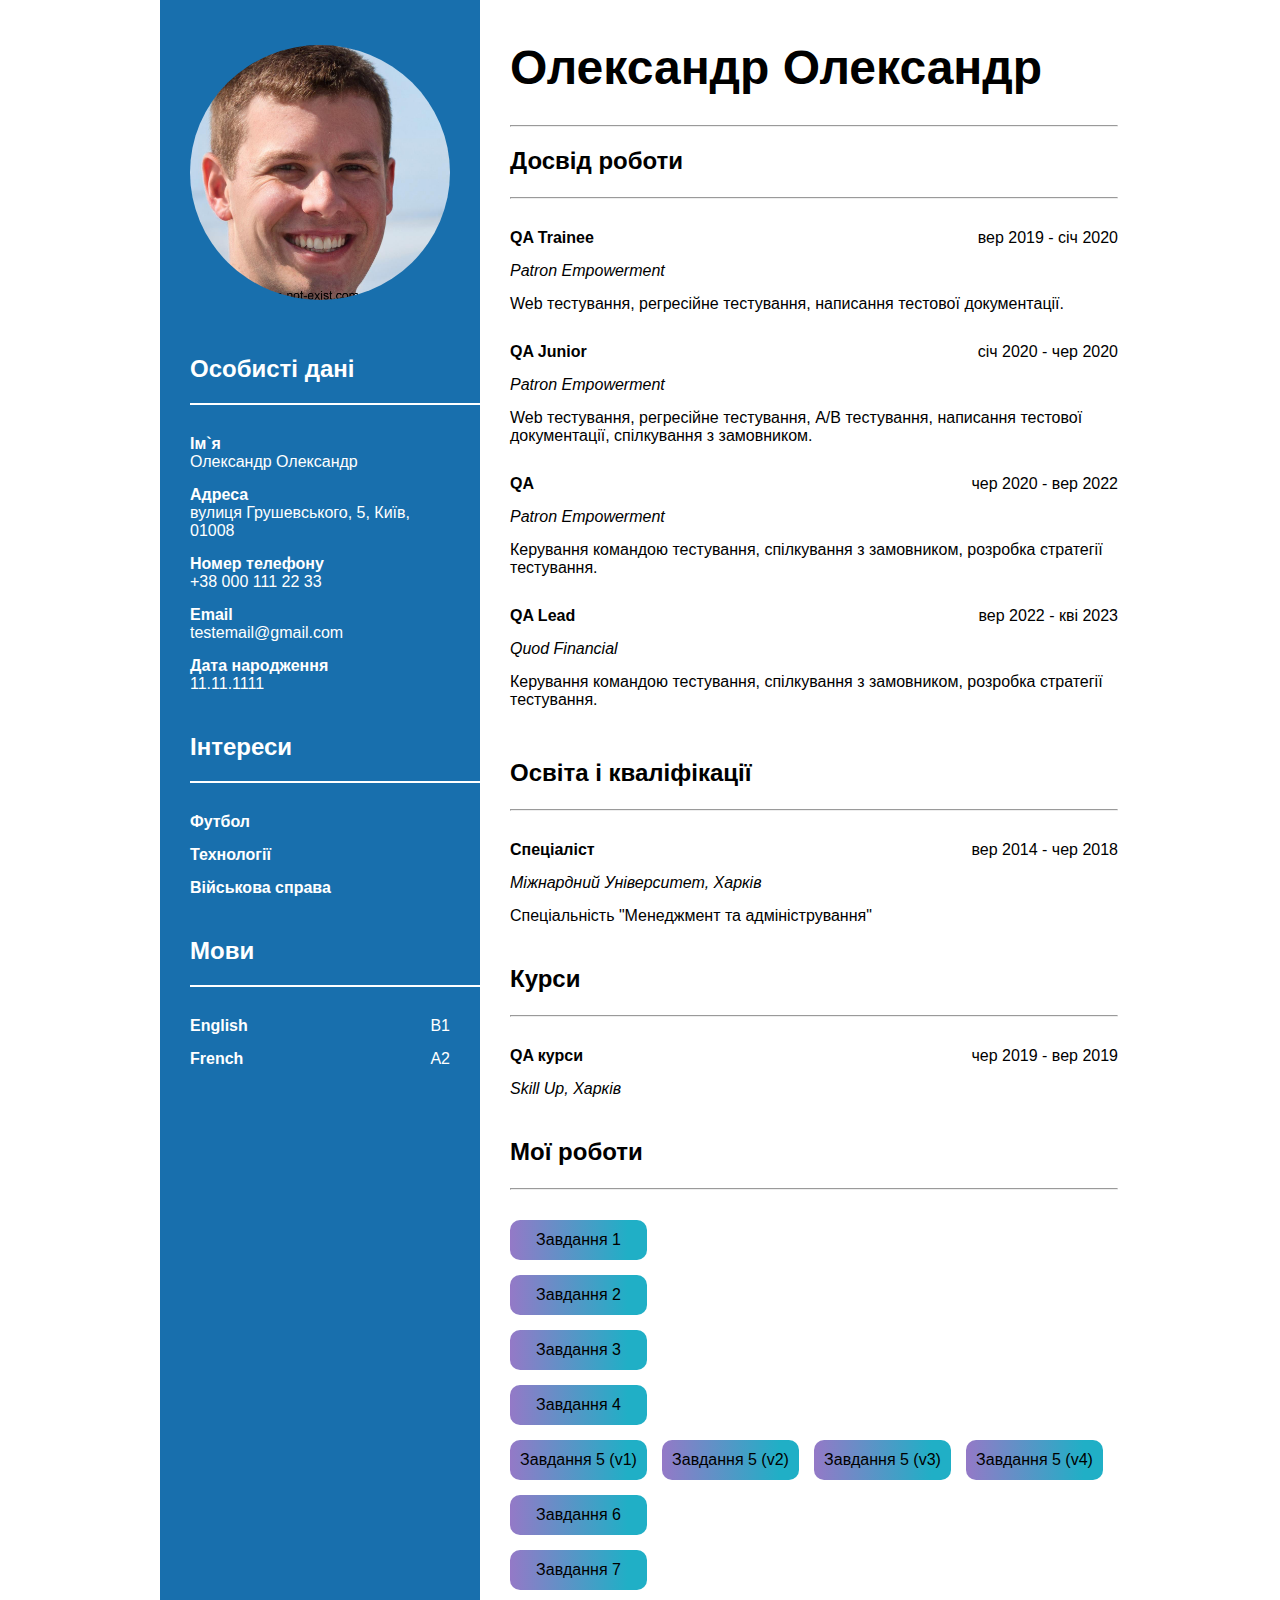
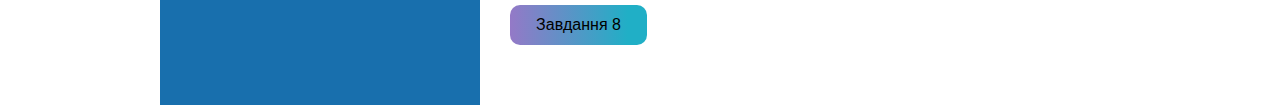
==== index.html @ 782ff3a1 "Add files via upload" ====
<!DOCTYPE html>
<html lang="uk">

<head>
	<meta charset="utf-8">
	<meta name="viewport" content="width=device-width, initial-scale=1">
	<title>Резюме Олександра Олександра</title>
	<link rel="stylesheet" href="styles/style.css">
</head>

<body>
	<div class="page-wrapper">
		<div class="left-side">
			<div class="left-side__img">
				<img src="images/photo.jpg" alt="oleksandr-photo">
			</div>
			<div class="left-side__content">
				<div class="content-item">
					<div class="content-item__title">
						Особисті дані
					</div>
					<div class="content-item__text">
						<ul>
							<li>
								<div class="font-b">Ім`я</div>
								<div>Олександр Олександр</div>
							</li>
							<li>
								<div class="font-b">Адреса</div>
								<div>вулиця Грушевського, 5, Київ, 01008</div>
							</li>
							<li>
								<div class="font-b">Номер телефону</div>
								<div><a href="tel:+0001112233">+38 000 111 22 33</a></div>
							</li>
							<li>
								<div class="font-b">Email</div>
								<div><a href="mailto:testemail@gmail.com">testemail@gmail.com</a></div>
							</li>
							<li>
								<div class="font-b">Дата народження</div>
								<div>11.11.1111</div>
							</li>
						</ul>
					</div>
				</div>
				<div class="content-item">
					<div class="content-item__title">
						Інтереси
					</div>
					<div class="content-item__text">
						<ul>
							<li>
								<div class="font-b">Футбол</div>
							</li>
							<li>
								<div class="font-b">Технології</div>
							</li>
							<li>
								<div class="font-b">Військова справа</div>
							</li>
					</div>
				</div>
				<div class="content-item">
					<div class="content-item__title">
						Мови
					</div>
					<div class="content-item__text">
						<ul>
							<li class="d-flex">
								<div class="font-b">English</div>
								<div class="pull-r">B1</div>
							</li>
							<li class="d-flex">
								<div class="font-b">French</div>
								<div class="pull-r">A2</div>
							</li>
					</div>
				</div>
			</div>
		</div>
		<div class="right-side">
			<h1>Олександр Олександр</h1>
			<hr>
			<div class="left-side__content">
				<div class="content-item">
					<div class="content-item__title">
						Досвід роботи
					</div>
					<hr>
					<div class="content-item__text">
						<ul>
							<li class="d-flex">
								<div class="font-b">QA Trainee</div>
								<div class="pull-r">вер 2019 - січ 2020</div>
							</li>
							<div class="make-i">Patron Empowerment</div>
							<div class="description">Web тестування, регресійне тестування, написання тестової
								документації.</div>
							<li class="d-flex">
								<div class="font-b">QA Junior</div>
								<div class="pull-r">січ 2020 - чер 2020</div>
							</li>
							<div class="make-i">Patron Empowerment</div>
							<div class="description">Web тестування, регресійне тестування, A/B тестування, написання
								тестової
								документації, спілкування з замовником.</div>
							<li class="d-flex">
								<div class="font-b">QA</div>
								<div class="pull-r">чер 2020 - вер 2022</div>
							</li>
							<div class="make-i">Patron Empowerment</div>
							<div class="description">Керування командою тестування, спілкування з замовником, розробка
								стратегії
								тестування.</div>
							<li class="d-flex">
								<div class="font-b">QA Lead</div>
								<div class="pull-r">вер 2022 - кві 2023</div>
							</li>
							<div class="make-i">Quod Financial</div>
							<div class="description">Керування командою тестування, спілкування з замовником, розробка
								стратегії
								тестування.</div>
						</ul>
					</div>
				</div>
				<div class="content-item">
					<div class="content-item__title">
						Освіта і кваліфікації
					</div>
					<hr>
					<div class="content-item__text">
						<ul>
							<li class="d-flex">
								<div class="font-b">Спеціаліст</div>
								<div class="pull-r">вер 2014 - чер 2018</div>
							</li>
							<div class="make-i">Міжнардний Університет, Харків</div>
							<div>Спеціальність "Менеджмент та адміністрування"</div>
					</div>
				</div>
				<div class="content-item">
					<div class="content-item__title">
						Курси
					</div>
					<hr>
					<div class="content-item__text">
						<ul>
							<li class="d-flex">
								<div class="font-b">QA курси</div>
								<div class="pull-r">чер 2019 - вер 2019</div>
							</li>
							<div class="make-i">Skill Up, Харків</div>
					</div>
				</div>
				<div class="content-item">
					<div class="content-item__title">
						Мої роботи
					</div>
					<hr>
					<div class="content-item__text">
						<ul>
							<li class="d-flex">
								<a href="task1/index.html" class="btn">Завдання 1</a>
							</li>
							<li class="d-flex">
								<a href="task2/cossacs.html" class="btn">Завдання 2</a>
							</li>
							<li class="d-flex">
								<a href="task3/index.html" class="btn">Завдання 3</a>
							</li>
							<li class="d-flex">
								<a href="task4/index.html" class="btn">Завдання 4</a>
							</li>
							<li class="d-flex">
								<a href="task5/v1/index.html" class="btn">Завдання 5 (v1) </a>
								<a href="task5/v2/index.html" class="btn">Завдання 5 (v2) </a>
								<a href="task5/v3/index.html" class="btn">Завдання 5 (v3) </a>
								<a href="task5/v4/index.html" class="btn">Завдання 5 (v4) </a>
							</li>
							<li class="d-flex">
								<a href="task6/index.html" class="btn">Завдання 6</a>
							</li>
							<li class="d-flex">
								<a href="task7/index.html" class="btn">Завдання 7</a>
							</li>
							<li class="d-flex">
								<a href="task8/index.html" class="btn">Завдання 8</a>
							</li>
						</ul>
					</div>
				</div>
			</div>
		</div>

</body>

</html>
---- styles/style.css ----
* {
  margin: 0;
  padding: 0;
  box-sizing: border-box;
}

body {
  font-family: 'Arial', serif;
}

img {
  width: 100%;
  display: block;
}

ul {
  list-style: none;
}

a {
  text-decoration: none;
  color: inherit;
}

.pull-r {
  margin-left: auto;

}

.d-flex {
  display: flex;
}

.font-b {
  font-weight: bold;
}

.description {
  margin-bottom: 30px;
}

.page-wrapper {
  max-width: 960px;
  margin: 0 auto;
  display: flex;
}

.left-side {
  padding-left: 30px;
  padding-right: 30px;
  padding-top: 45px;
  padding-bottom: 45px;
  background-color: rgb(24, 111, 173);
  color: white;
}

.left-side__img {
  width: 260px;
  height: 255px;
  margin: 0 auto;
  margin-bottom: 35px;
  border-radius: 50%;
  overflow: hidden;
}

.content-item__title {
  padding: 20px 0 20px;
  border-bottom: 2px solid white;
  font-size: 24px;
  font-weight: bold;
  width: calc(100% + 30px);
}

.content-item__text ul {
  margin: 30px 0 20px;
}

.content-item__text ul li:not(:last-child) {
  margin-bottom: 15px;
}

.right-side {
  width: 100%;
  padding: 40px 30px;
}

h1 {
  font-size: 3rem;
  padding-bottom: 30px;
}

.make-i {
  font-style: italic;
  margin-bottom: 15px;
}

.btn {
  width: 137px;
  line-height: 40px;
  padding: 0 10px 0 10px;
  background: linear-gradient(90deg, rgba(148, 121, 199, 1) 0%, rgba(32, 175, 198, 1) 86%);
  text-align: center;
  margin-right: 15px;
  border-radius: 10px;
}

.btn:hover {
  background: linear-gradient(90deg, rgb(102, 64, 173) 0%, rgb(11, 102, 116) 86%);
}
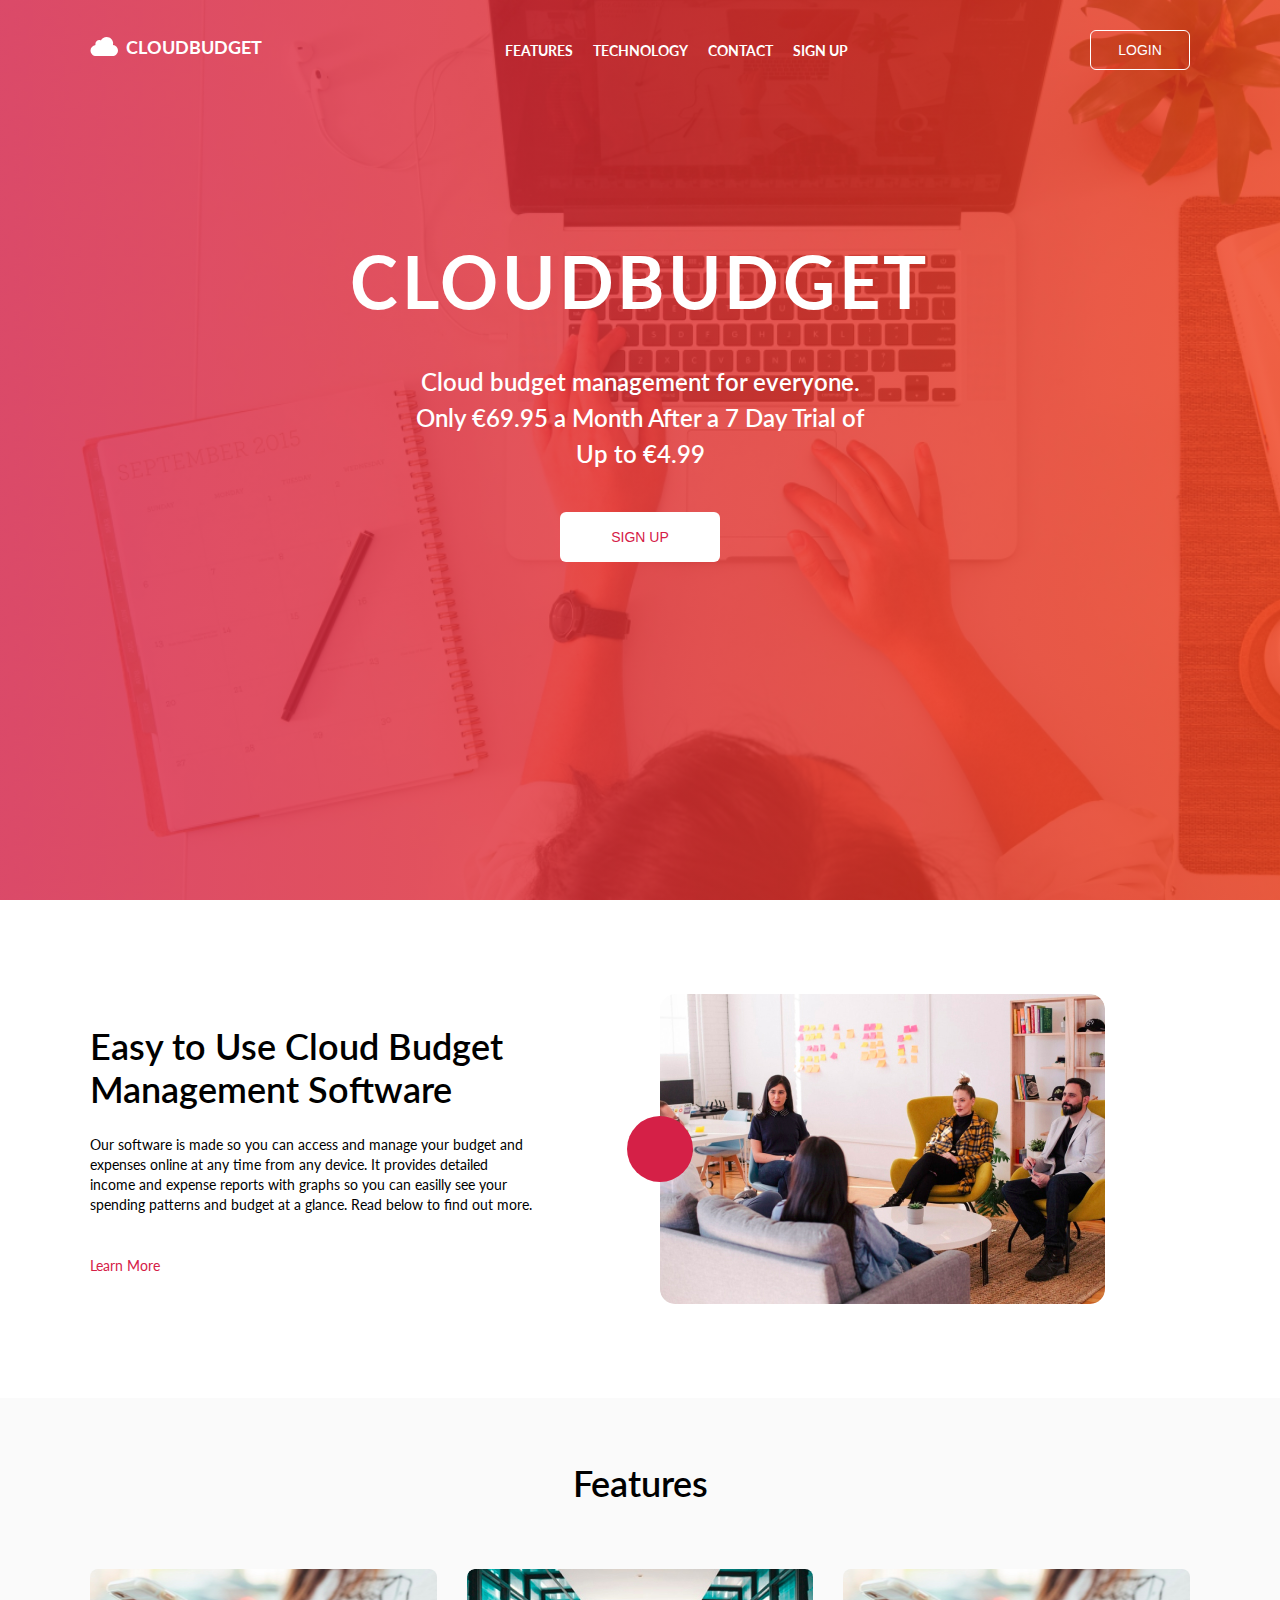
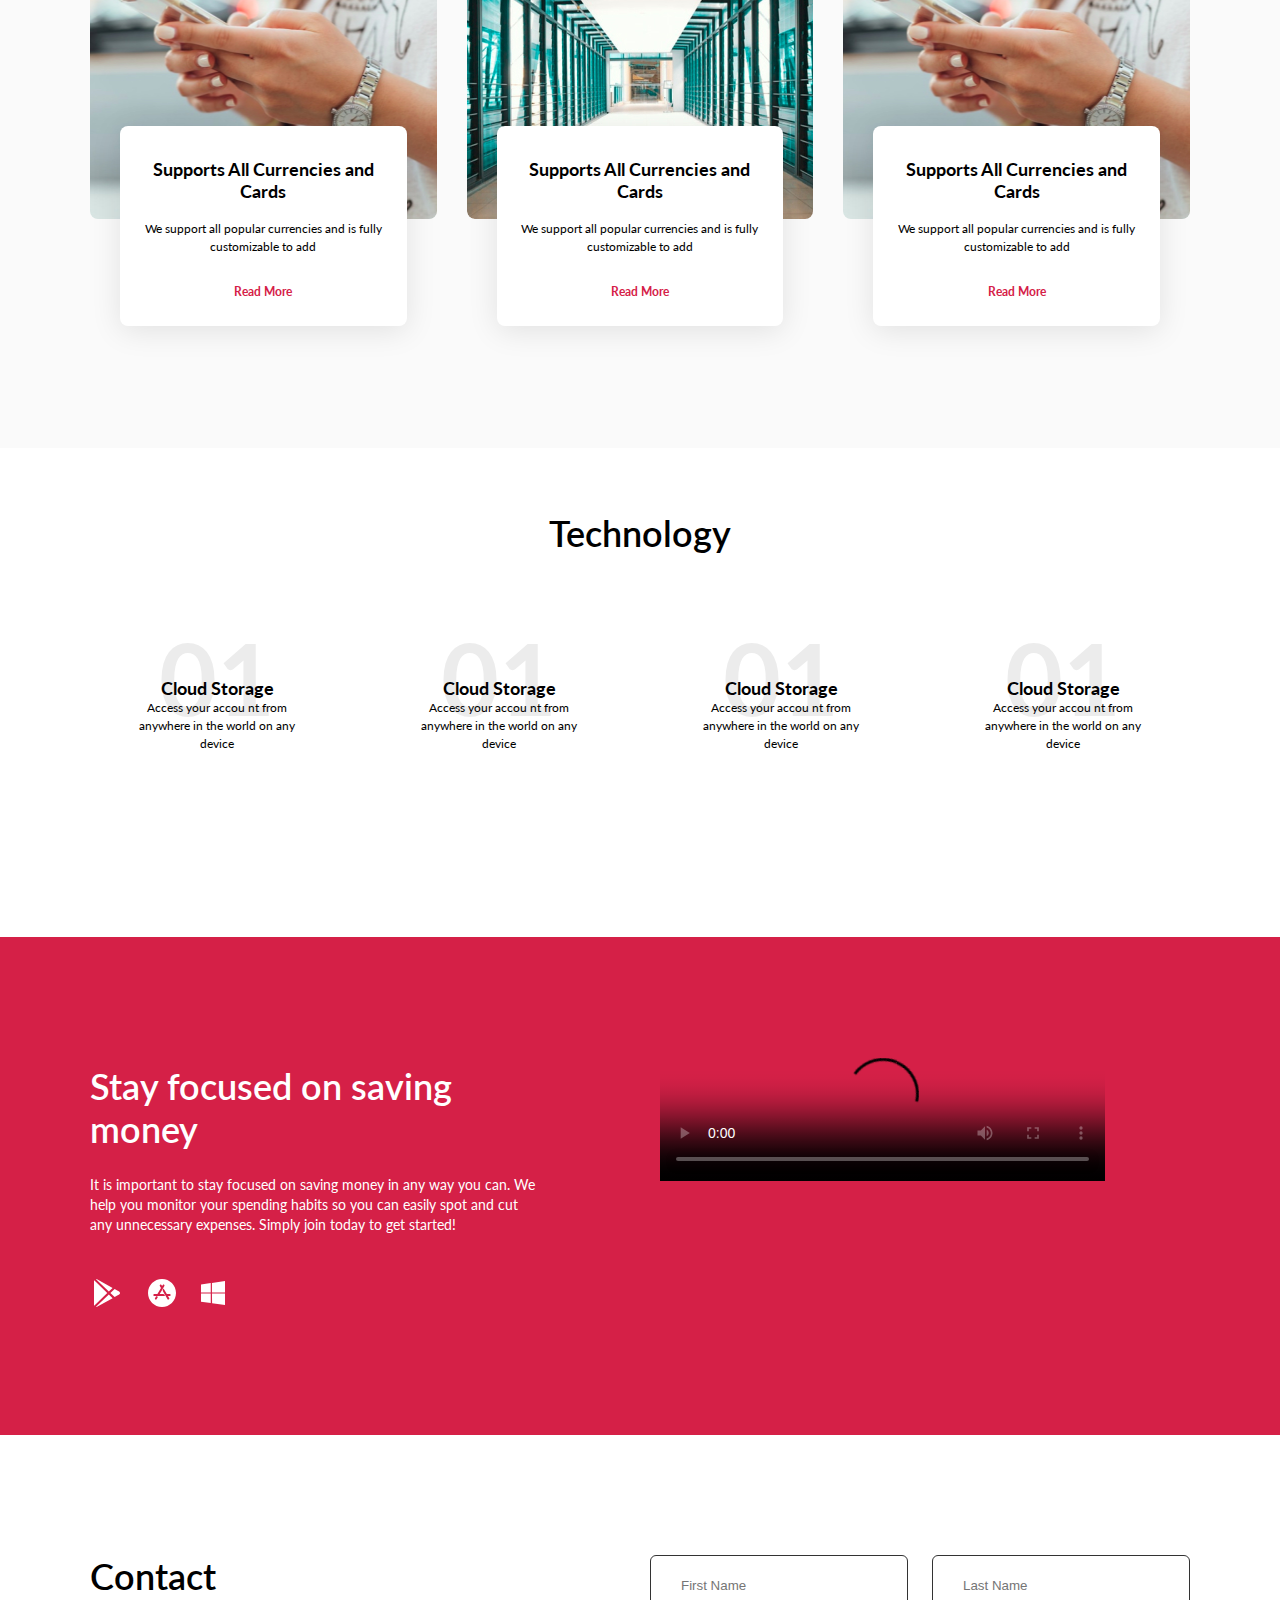
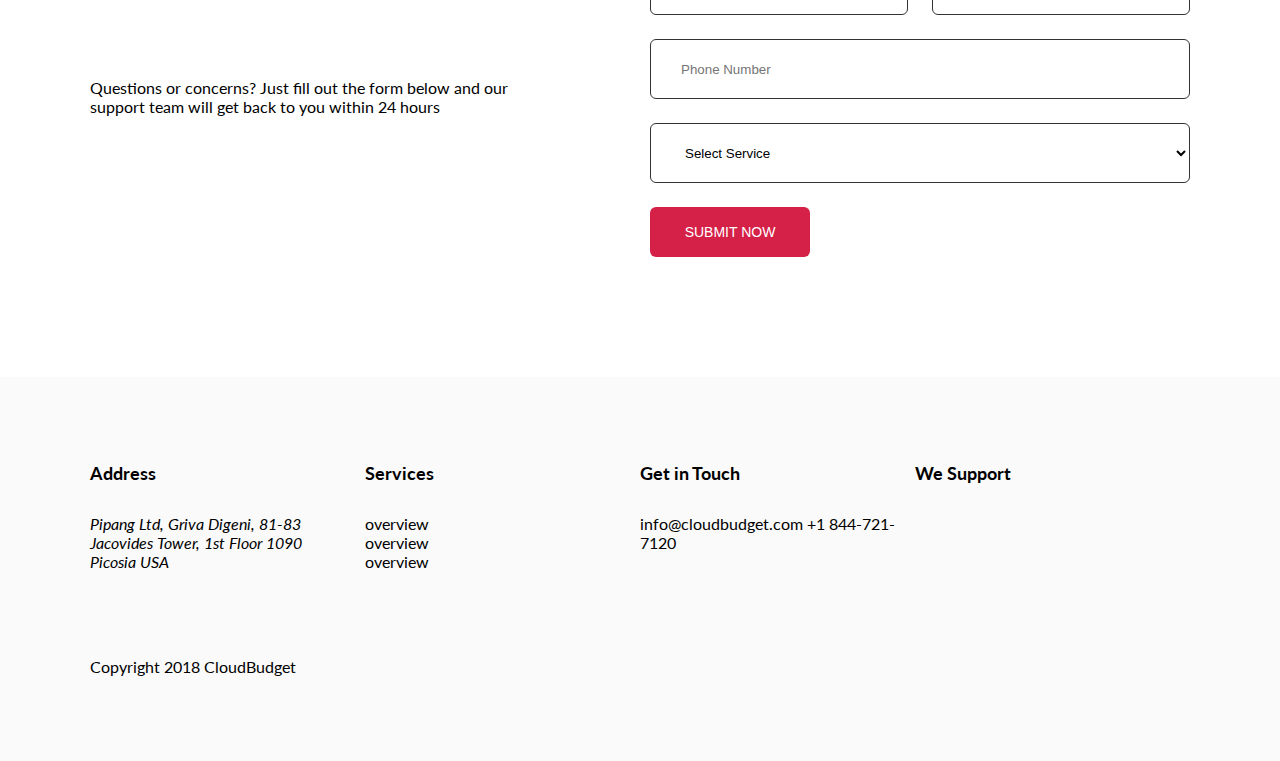
==== commit 7cce7bea: "Add files via upload" ====
--- a/index.html
+++ b/index.html
@@ -1,198 +1,331 @@
-<!DOCTYPE html>
-<html lang="uk">
-
-<head>
-	<meta charset="utf-8">
-	<meta name="viewport" content="width=device-width, initial-scale=1">
-	<title>Резюме Олександра Олександра</title>
-	<link rel="stylesheet" href="styles/style.css">
-</head>
-
-<body>
-	<div class="page-wrapper">
-		<div class="left-side">
-			<div class="left-side__img">
-				<img src="images/photo.jpg" alt="oleksandr-photo">
-			</div>
-			<div class="left-side__content">
-				<div class="content-item">
-					<div class="content-item__title">
-						Особисті дані
-					</div>
-					<div class="content-item__text">
-						<ul>
-							<li>
-								<div class="font-b">Ім`я</div>
-								<div>Олександр Олександр</div>
-							</li>
-							<li>
-								<div class="font-b">Адреса</div>
-								<div>вулиця Грушевського, 5, Київ, 01008</div>
-							</li>
-							<li>
-								<div class="font-b">Номер телефону</div>
-								<div><a href="tel:+0001112233">+38 000 111 22 33</a></div>
-							</li>
-							<li>
-								<div class="font-b">Email</div>
-								<div><a href="mailto:testemail@gmail.com">testemail@gmail.com</a></div>
-							</li>
-							<li>
-								<div class="font-b">Дата народження</div>
-								<div>11.11.1111</div>
-							</li>
-						</ul>
-					</div>
-				</div>
-				<div class="content-item">
-					<div class="content-item__title">
-						Інтереси
-					</div>
-					<div class="content-item__text">
-						<ul>
-							<li>
-								<div class="font-b">Футбол</div>
-							</li>
-							<li>
-								<div class="font-b">Технології</div>
-							</li>
-							<li>
-								<div class="font-b">Військова справа</div>
-							</li>
-					</div>
-				</div>
-				<div class="content-item">
-					<div class="content-item__title">
-						Мови
-					</div>
-					<div class="content-item__text">
-						<ul>
-							<li class="d-flex">
-								<div class="font-b">English</div>
-								<div class="pull-r">B1</div>
-							</li>
-							<li class="d-flex">
-								<div class="font-b">French</div>
-								<div class="pull-r">A2</div>
-							</li>
-					</div>
-				</div>
-			</div>
-		</div>
-		<div class="right-side">
-			<h1>Олександр Олександр</h1>
-			<hr>
-			<div class="left-side__content">
-				<div class="content-item">
-					<div class="content-item__title">
-						Досвід роботи
-					</div>
-					<hr>
-					<div class="content-item__text">
-						<ul>
-							<li class="d-flex">
-								<div class="font-b">QA Trainee</div>
-								<div class="pull-r">вер 2019 - січ 2020</div>
-							</li>
-							<div class="make-i">Patron Empowerment</div>
-							<div class="description">Web тестування, регресійне тестування, написання тестової
-								документації.</div>
-							<li class="d-flex">
-								<div class="font-b">QA Junior</div>
-								<div class="pull-r">січ 2020 - чер 2020</div>
-							</li>
-							<div class="make-i">Patron Empowerment</div>
-							<div class="description">Web тестування, регресійне тестування, A/B тестування, написання
-								тестової
-								документації, спілкування з замовником.</div>
-							<li class="d-flex">
-								<div class="font-b">QA</div>
-								<div class="pull-r">чер 2020 - вер 2022</div>
-							</li>
-							<div class="make-i">Patron Empowerment</div>
-							<div class="description">Керування командою тестування, спілкування з замовником, розробка
-								стратегії
-								тестування.</div>
-							<li class="d-flex">
-								<div class="font-b">QA Lead</div>
-								<div class="pull-r">вер 2022 - кві 2023</div>
-							</li>
-							<div class="make-i">Quod Financial</div>
-							<div class="description">Керування командою тестування, спілкування з замовником, розробка
-								стратегії
-								тестування.</div>
-						</ul>
-					</div>
-				</div>
-				<div class="content-item">
-					<div class="content-item__title">
-						Освіта і кваліфікації
-					</div>
-					<hr>
-					<div class="content-item__text">
-						<ul>
-							<li class="d-flex">
-								<div class="font-b">Спеціаліст</div>
-								<div class="pull-r">вер 2014 - чер 2018</div>
-							</li>
-							<div class="make-i">Міжнардний Університет, Харків</div>
-							<div>Спеціальність "Менеджмент та адміністрування"</div>
-					</div>
-				</div>
-				<div class="content-item">
-					<div class="content-item__title">
-						Курси
-					</div>
-					<hr>
-					<div class="content-item__text">
-						<ul>
-							<li class="d-flex">
-								<div class="font-b">QA курси</div>
-								<div class="pull-r">чер 2019 - вер 2019</div>
-							</li>
-							<div class="make-i">Skill Up, Харків</div>
-					</div>
-				</div>
-				<div class="content-item">
-					<div class="content-item__title">
-						Мої роботи
-					</div>
-					<hr>
-					<div class="content-item__text">
-						<ul>
-							<li class="d-flex">
-								<a href="task1/index.html" class="btn">Завдання 1</a>
-							</li>
-							<li class="d-flex">
-								<a href="task2/cossacs.html" class="btn">Завдання 2</a>
-							</li>
-							<li class="d-flex">
-								<a href="task3/index.html" class="btn">Завдання 3</a>
-							</li>
-							<li class="d-flex">
-								<a href="task4/index.html" class="btn">Завдання 4</a>
-							</li>
-							<li class="d-flex">
-								<a href="task5/v1/index.html" class="btn">Завдання 5 (v1) </a>
-								<a href="task5/v2/index.html" class="btn">Завдання 5 (v2) </a>
-								<a href="task5/v3/index.html" class="btn">Завдання 5 (v3) </a>
-								<a href="task5/v4/index.html" class="btn">Завдання 5 (v4) </a>
-							</li>
-							<li class="d-flex">
-								<a href="task6/index.html" class="btn">Завдання 6</a>
-							</li>
-							<li class="d-flex">
-								<a href="task7/index.html" class="btn">Завдання 7</a>
-							</li>
-							<li class="d-flex">
-								<a href="task8/index.html" class="btn">Завдання 8</a>
-							</li>
-						</ul>
-					</div>
-				</div>
-			</div>
-		</div>
-
-</body>
-
+<!DOCTYPE html>
+<html lang="en">
+	<head>
+		<meta charset="UTF-8">
+		<meta name="viewport" content="width=device-width, initial-scale=1.0">
+		<title>CloudBudget</title>		
+		<link rel="icon" type="image/x-icon" href="favicon.png">
+		<link rel="stylesheet" href="https://cdnjs.cloudflare.com/ajax/libs/font-awesome/6.7.1/css/all.min.css" integrity="sha512-5Hs3dF2AEPkpNAR7UiOHba+lRSJNeM2ECkwxUIxC1Q/FLycGTbNapWXB4tP889k5T5Ju8fs4b1P5z/iB4nMfSQ==" crossorigin="anonymous" referrerpolicy="no-referrer" />
+		<link rel="stylesheet" href="styles/styles.css">
+	</head>
+	<body>
+		<div class="first-screen ">
+			<div class="content-wrap">
+				<header class="d-flex space-between">					
+					<nav class="header-logo d-flex">
+							<div class="header-logo__img">
+								<a href="index.html">
+									<img src="img/logo.svg" alt="logo">
+								</a>
+							</div>
+							<div class="header-logo__title uppercase">
+								<a href="index.html">
+									CloudBudget
+								</a>
+							</div>
+						</a>
+					</nav>
+
+					<nav class="hide-mobile">
+						<ul class="main-menu d-flex uppercase">
+							<li>
+								<a href="#">Features</a>
+							</li>
+							<li>
+								<a href="#">TECHNOLOGY</a>
+							</li>
+							<li>
+								<a href="#">CONTACT</a>
+							</li>
+							<li>
+								<a href="#">Sign up</a>
+							</li>
+						</ul>
+					</nav>
+
+					<nav>
+						<button class="btn btn__header">
+							Login
+						</button>
+					</nav>
+
+					<nav class="hide-desktop">
+						<div id='burgerIcons' class="burger-icons">
+							<i id='openIcon' class="fa-solid fa-bars"></i>
+							<i id='closeIcon' class="fa-solid fa-xmark hide"></i>
+						</div>
+						<ul id='menuList' class="mobile-menu uppercase absolute d-flex">
+							<li>
+								<a href="#">Features</a>
+							</li>
+							<li>
+								<a href="#">TECHNOLOGY</a>
+							</li>
+							<li>
+								<a href="#">CONTACT</a>
+							</li>
+							<li>
+								<a href="#">Sign up</a>
+							</li>
+						</ul>
+					</nav>
+				</header>
+
+				<div class="header-content d-flex">
+					<h1 class="header-content-title uppercase">
+						CloudBudget
+					</h1>
+					<h2 class="header-content-subtitle">
+						Cloud budget management for everyone. Only €69.95 a Month After a 7 Day Trial of Up to €4.99
+					</h2>
+					<button id='signBtn' class="btn btn__main btn__main-light">
+						Sign Up
+					</button>
+				</div>
+			</div>
+
+		</div>
+
+		<section class="two-columns">
+			<div class="content-wrap">
+				<div class="two-columns-content">
+					<h2 class="section-title mb-24">
+						Easy to Use Cloud Budget Management Software
+					</h2>
+					<p class="two-columns-content-text">
+						Our software is made so you can access and manage your budget and expenses online at any time from any device. It provides detailed income and expense reports with graphs so you can easilly see your spending patterns and budget at a glance. Read below to find out more.
+					</p>
+					<a href="#" class="link two-columns-link">Learn More</a>
+				</div>
+				<div class="two-columns-media relative">
+					<img src="img/video-poster.jpg" alt="poster">
+					<div class="play-btn absolute d-flex item-center">
+						<i class="fa-solid fa-play "></i>
+					</div>
+				</div>
+			</div>
+		</section>
+
+		<section class="section-grid section-grid__bg">
+			<div class="content-wrap">
+				<h2 class="section-title">
+					Features
+				</h2>
+				<div class="grid-container d-flex">
+					<div class="feature-item feature-item__support cover-bg col col-1-2 col-1-3">
+						<div class="feature-item-content d-flex">
+							<div class="grid-container-item-title">
+								Supports All Currencies and Cards
+							</div>
+							<div class="grid-container-item-description">
+								We support all popular currencies and is fully customizable to add
+							</div>
+							<a href="#" class="link grid-container-item-link">
+								Read More
+							</a>
+						</div>
+					</div>
+					<div class="feature-item feature-item__manage col col-1-2 col-1-3">
+						<div class="feature-item-content d-flex">
+							<div class="grid-container-item-title">
+								Supports All Currencies and Cards
+							</div>
+							<div class="grid-container-item-description">
+								We support all popular currencies and is fully customizable to add
+							</div>
+							<a href="#" class="link grid-container-item-link">
+								Read More
+							</a>
+						</div>
+					</div>
+					<div class="feature-item feature-item__support cover-bg col col-1-2 col-1-3">
+						<div class="feature-item-content d-flex">
+							<div class="grid-container-item-title">
+								Supports All Currencies and Cards
+							</div>
+							<div class="grid-container-item-description">
+								We support all popular currencies and is fully customizable to add
+							</div>
+							<a href="#" class="link grid-container-item-link">
+								Read More
+							</a>
+						</div>
+					</div>
+				</div>
+			</div>
+		</section>
+
+		<section class="section-grid section-tech">
+			<div class="content-wrap">
+				<h2 class="section-title">
+					Technology
+				</h2>
+				<div class="tech-container d-flex">
+					<div class="tech-container-item relative">
+						<div class="number absolute">
+							01
+						</div>
+						<div class="icon">
+							<i class="fa-solid fa-cloud-arrow-down"></i>
+						</div>
+						<div class="grid-container-item-title">
+							Cloud Storage
+						</div>
+						<div class="grid-container-item-description">
+							Access your accou nt from anywhere in the world on any device
+						</div>
+					</div>
+					<div class="tech-container-item relative">
+						<div class="number absolute">
+							01
+						</div>
+						<div class="icon">
+							<i class="fa-solid fa-cloud-arrow-down"></i>
+						</div>
+						<div class="grid-container-item-title">
+							Cloud Storage
+						</div>
+						<div class="grid-container-item-description">
+							Access your accou nt from anywhere in the world on any device
+						</div>
+					</div>
+					<div class="tech-container-item relative">
+						<div class="number absolute">
+							01
+						</div>
+						<div class="icon">
+							<i class="fa-solid fa-cloud-arrow-down"></i>
+						</div>
+						<div class="grid-container-item-title">
+							Cloud Storage
+						</div>
+						<div class="grid-container-item-description">
+							Access your accou nt from anywhere in the world on any device
+						</div>
+					</div>
+					<div class="tech-container-item relative">
+						<div class="number absolute">
+							01
+						</div>
+						<div class="icon">
+							<i class="fa-solid fa-cloud-arrow-down"></i>
+						</div>
+						<div class="grid-container-item-title">
+							Cloud Storage
+						</div>
+						<div class="grid-container-item-description">
+							Access your accou nt from anywhere in the world on any device
+						</div>
+					</div>
+				</div>
+
+			</div>
+		</section>
+
+		<section class="two-columns two-columns__bg">
+			<div class="content-wrap">
+				<div class="two-columns-content">
+					<h2 class="section-title mb-24">
+						Stay focused on saving money
+					</h2>
+					<p class="two-columns-content-text">
+						It is important to stay focused on saving money in any way you can. We help you monitor your spending habits so you can easily spot and cut any unnecessary expenses. Simply join today to get started!
+					</p>
+					<div class="soc-icons">
+						<a href='#' class="soc-icon soc-icon-android"></a>
+						<a href='#' class="soc-icon soc-icon-appstore"></a>
+						<a href='#' class="soc-icon soc-icon-windows"></a>
+					</div>
+				</div>
+				<div class="two-columns-media">
+					<video src="video/video.mp4" controls poster="image/feature-bg.jpg"></video>
+				</div>
+			</div>
+		</section>
+
+		<section class="form-section ">
+			<div class="content-wrap">
+				<div class="form-section-content">
+					<div class="section-title">Contact</div>
+					<div class="form-section-content-text">
+						Questions or concerns? Just fill out the form below and our support team will get back to you within 24 hours
+					</div>
+				</div>
+				<div class="form-section__form">
+					<form action="#">
+						<input type="text" placeholder="First Name">
+						<input type="text" placeholder="Last Name">
+						<input type="tel" placeholder="Phone Number">
+						<select name="select-list" id="select-list">
+							<option value="">Select Service</option>
+							<option value="Cloud Storage">Cloud Storage</option>
+							<option value="Secure">Secure</option>
+							<option value="PDF Download">PDF Download</option>
+							<option value="CSV Download">CSV Download</option>
+						</select>
+						<input type="submit" value='Submit Now' class="btn btn__main btn__main-corporate uppercase">
+					</form>
+				</div>
+			</div>
+		</section>
+
+		<footer>
+			<div class="content-wrap">
+
+				<div class="footer-grid">
+					<div class="footer-grid-item">
+						<div class="title">Address</div>
+						<div class="content">
+							<address> Pipang Ltd, Griva Digeni,
+							81-83 Jacovides Tower, 1st Floor
+							1090 Picosia USA </address>
+						</div>
+					</div>
+					<div class="footer-grid-item">
+						<div class="title">Services</div>
+						<div class="content">
+							<nav>
+								<ul>
+									<li>
+										<a href="#">overview</a>
+									</li>
+									<li>
+										<a href="#">overview</a>
+									</li>
+									<li>
+										<a href="#">overview</a>
+									</li>
+								</ul>
+							</nav>
+						</div>
+					</div>
+					<div class="footer-grid-item">
+						<div class="title">Get in Touch</div>
+						<div class="content">
+							<a href="mailto:info@cloudbudget.com">info@cloudbudget.com</a>
+							<a href="tel:+18447217120">+1 844-721-7120</a>
+						</div>
+					</div>
+					<div class="footer-grid-item hide-mobile">
+						<div class="title">We Support</div>
+						<div class="content">
+							
+						</div>
+					</div>
+				</div>				
+
+
+				<div class="copyright">
+					Copyright 2018 CloudBudget
+				</div>
+			</div>
+		</footer>
+
+		<div id='modal' class="modal hide">
+			<i id='closeModalIcon' class="fa-solid fa-xmark"></i>
+			<h2>Thank You!</h2>
+		</div>
+
+		<script src='script/script.js'></script>
+	</body>
 </html>--- a/styles/styles.css
+++ b/styles/styles.css
@@ -0,0 +1,124 @@
+@import url('https://fonts.googleapis.com/css2?family=Lato:ital,wght@0,100;0,300;0,400;0,700;0,900;1,100;1,300;1,400;1,700;1,900&display=swap');
+@import url('_variables.css');
+@import url('_hero-section.css');
+@import url('_main.css');
+@import url('_footer.css');
+@import url('_modal.css');
+* {
+	margin: 0;
+	padding: 0;
+	box-sizing: border-box;
+}
+
+body {
+	font-family: var(--main-font);
+	color: var(--dark-color);
+}
+
+img,
+video {
+	display: block;
+	width: 100%;
+}
+
+a {
+	text-decoration: none;
+	color: inherit;
+}
+
+ul {
+	list-style: none;
+}
+
+.content-wrap {
+	width: 100%;
+	max-width: 1100px;
+	padding: 0 20px;
+	margin: 0 auto;
+}
+
+.d-flex {
+	display: flex;
+}
+
+.space-between {
+	justify-content: space-between;
+}
+
+.item-center {
+	align-items: center;
+	justify-content: center;
+}
+
+.uppercase {
+	text-transform: uppercase;
+}
+
+.relative {
+	position: relative;
+}
+
+.absolute {
+	position: absolute;
+}
+
+.mb-24 {
+	margin-bottom: 24px;
+}
+
+.hide-mobile {
+	display: none;
+}
+
+.hide {
+	display: none;
+}
+
+.show-menu {
+	left: 0;
+	transition: all .7s ease;
+}
+
+.cover-bg {
+	background-repeat: no-repeat;
+	background-size: cover;
+	background-position: center;
+}
+
+
+/*----- Media Queries ------*/
+
+@media (min-width: 1100px) {
+	.content-wrap {
+		padding: 0;
+	}
+	header {
+		height: 100px;
+	}
+	.hide-mobile {
+		display: block;
+	}
+	.hide-desktop {
+		display: none;
+	}
+	.main-menu {
+		gap: 20px;
+		font-weight: 700;
+		font-size: .875rem;
+	}
+	.header-content {
+		height: calc(100vh - 100px);
+		margin-top: -100px;
+	}
+	.header-content-title {
+		font-size: 4.5rem;
+	}
+	.header-content-subtitle {
+		font-size: 1.5rem;
+	}
+	section.two-columns {
+		padding: 94px 0;
+	}
+}
+
+/*----- End of Media Queries ------*/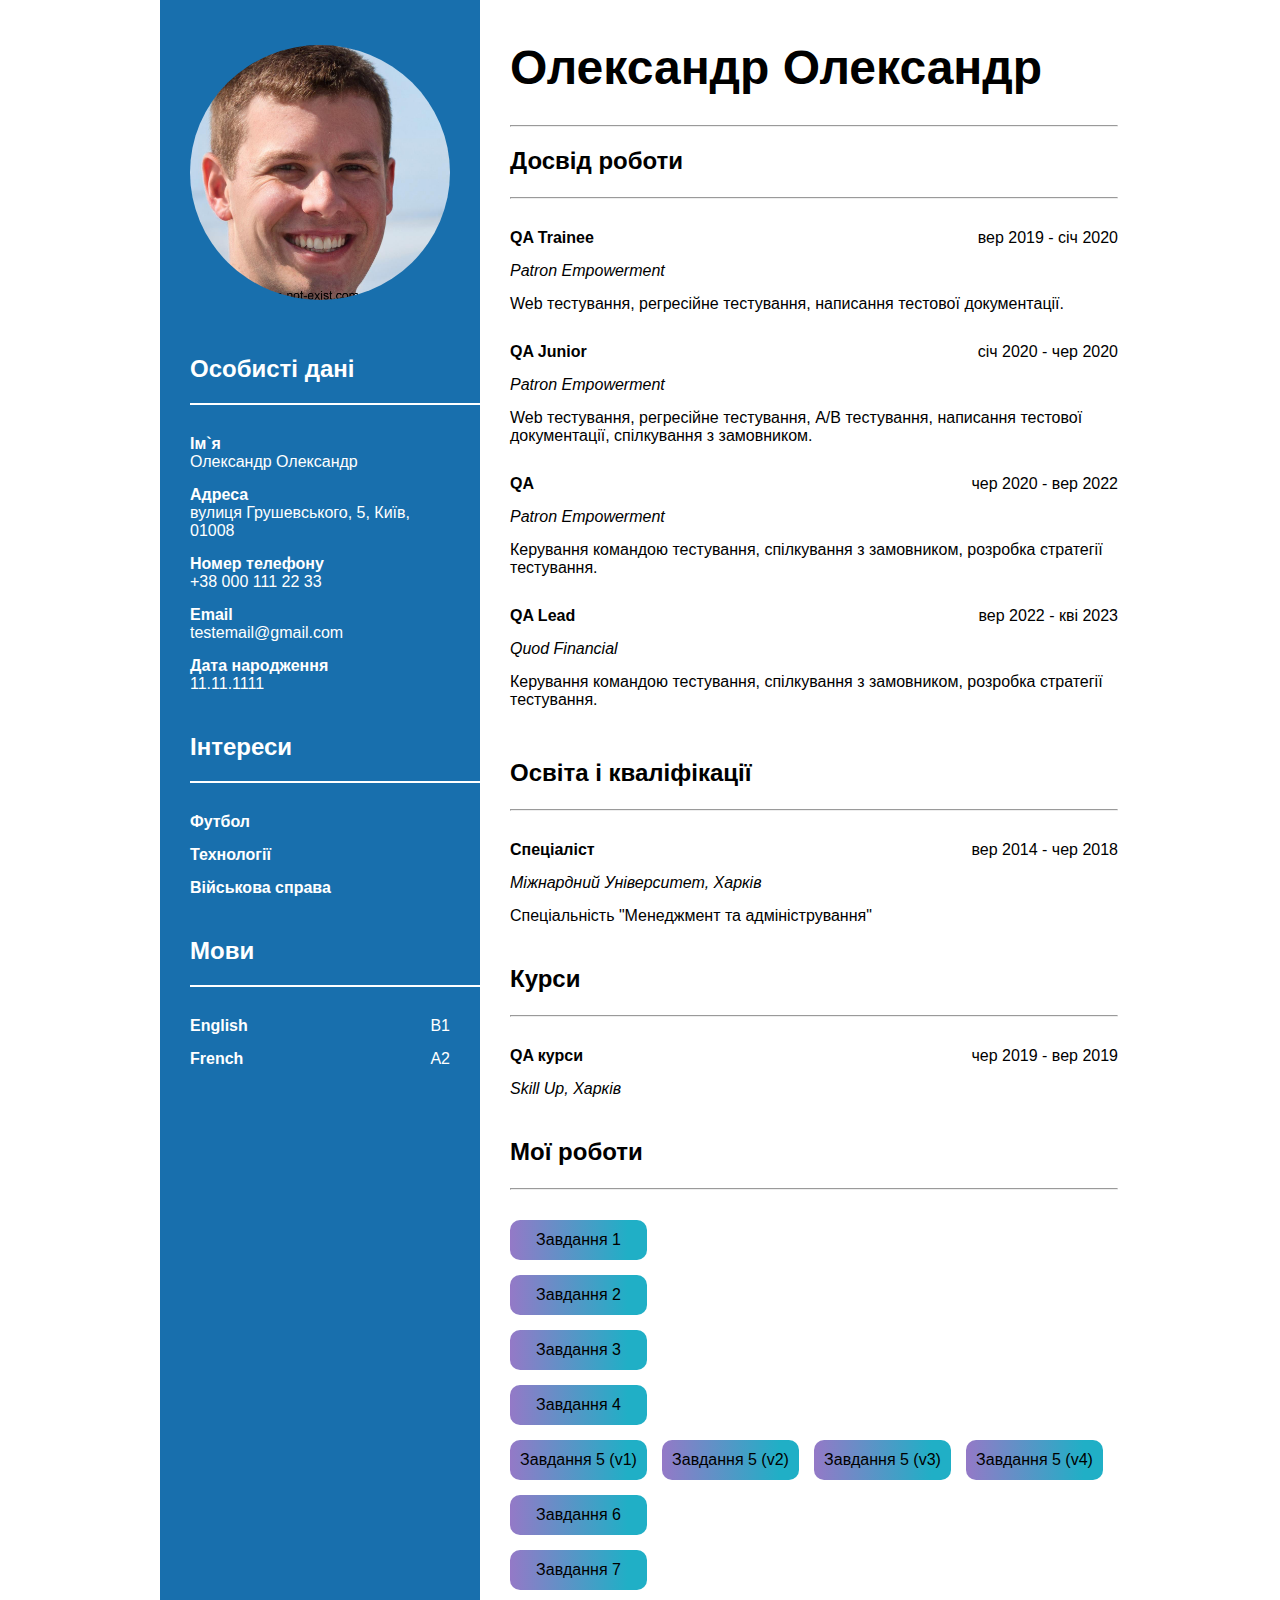
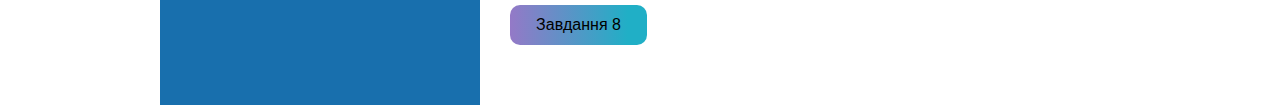
==== commit 5ea487af: "Add files via upload" ====
--- a/index.html
+++ b/index.html
@@ -1,331 +1,198 @@
-<!DOCTYPE html>
-<html lang="en">
-	<head>
-		<meta charset="UTF-8">
-		<meta name="viewport" content="width=device-width, initial-scale=1.0">
-		<title>CloudBudget</title>		
-		<link rel="icon" type="image/x-icon" href="favicon.png">
-		<link rel="stylesheet" href="https://cdnjs.cloudflare.com/ajax/libs/font-awesome/6.7.1/css/all.min.css" integrity="sha512-5Hs3dF2AEPkpNAR7UiOHba+lRSJNeM2ECkwxUIxC1Q/FLycGTbNapWXB4tP889k5T5Ju8fs4b1P5z/iB4nMfSQ==" crossorigin="anonymous" referrerpolicy="no-referrer" />
-		<link rel="stylesheet" href="styles/styles.css">
-	</head>
-	<body>
-		<div class="first-screen ">
-			<div class="content-wrap">
-				<header class="d-flex space-between">					
-					<nav class="header-logo d-flex">
-							<div class="header-logo__img">
-								<a href="index.html">
-									<img src="img/logo.svg" alt="logo">
-								</a>
-							</div>
-							<div class="header-logo__title uppercase">
-								<a href="index.html">
-									CloudBudget
-								</a>
-							</div>
-						</a>
-					</nav>
-
-					<nav class="hide-mobile">
-						<ul class="main-menu d-flex uppercase">
-							<li>
-								<a href="#">Features</a>
-							</li>
-							<li>
-								<a href="#">TECHNOLOGY</a>
-							</li>
-							<li>
-								<a href="#">CONTACT</a>
-							</li>
-							<li>
-								<a href="#">Sign up</a>
-							</li>
-						</ul>
-					</nav>
-
-					<nav>
-						<button class="btn btn__header">
-							Login
-						</button>
-					</nav>
-
-					<nav class="hide-desktop">
-						<div id='burgerIcons' class="burger-icons">
-							<i id='openIcon' class="fa-solid fa-bars"></i>
-							<i id='closeIcon' class="fa-solid fa-xmark hide"></i>
-						</div>
-						<ul id='menuList' class="mobile-menu uppercase absolute d-flex">
-							<li>
-								<a href="#">Features</a>
-							</li>
-							<li>
-								<a href="#">TECHNOLOGY</a>
-							</li>
-							<li>
-								<a href="#">CONTACT</a>
-							</li>
-							<li>
-								<a href="#">Sign up</a>
-							</li>
-						</ul>
-					</nav>
-				</header>
-
-				<div class="header-content d-flex">
-					<h1 class="header-content-title uppercase">
-						CloudBudget
-					</h1>
-					<h2 class="header-content-subtitle">
-						Cloud budget management for everyone. Only €69.95 a Month After a 7 Day Trial of Up to €4.99
-					</h2>
-					<button id='signBtn' class="btn btn__main btn__main-light">
-						Sign Up
-					</button>
-				</div>
-			</div>
-
-		</div>
-
-		<section class="two-columns">
-			<div class="content-wrap">
-				<div class="two-columns-content">
-					<h2 class="section-title mb-24">
-						Easy to Use Cloud Budget Management Software
-					</h2>
-					<p class="two-columns-content-text">
-						Our software is made so you can access and manage your budget and expenses online at any time from any device. It provides detailed income and expense reports with graphs so you can easilly see your spending patterns and budget at a glance. Read below to find out more.
-					</p>
-					<a href="#" class="link two-columns-link">Learn More</a>
-				</div>
-				<div class="two-columns-media relative">
-					<img src="img/video-poster.jpg" alt="poster">
-					<div class="play-btn absolute d-flex item-center">
-						<i class="fa-solid fa-play "></i>
-					</div>
-				</div>
-			</div>
-		</section>
-
-		<section class="section-grid section-grid__bg">
-			<div class="content-wrap">
-				<h2 class="section-title">
-					Features
-				</h2>
-				<div class="grid-container d-flex">
-					<div class="feature-item feature-item__support cover-bg col col-1-2 col-1-3">
-						<div class="feature-item-content d-flex">
-							<div class="grid-container-item-title">
-								Supports All Currencies and Cards
-							</div>
-							<div class="grid-container-item-description">
-								We support all popular currencies and is fully customizable to add
-							</div>
-							<a href="#" class="link grid-container-item-link">
-								Read More
-							</a>
-						</div>
-					</div>
-					<div class="feature-item feature-item__manage col col-1-2 col-1-3">
-						<div class="feature-item-content d-flex">
-							<div class="grid-container-item-title">
-								Supports All Currencies and Cards
-							</div>
-							<div class="grid-container-item-description">
-								We support all popular currencies and is fully customizable to add
-							</div>
-							<a href="#" class="link grid-container-item-link">
-								Read More
-							</a>
-						</div>
-					</div>
-					<div class="feature-item feature-item__support cover-bg col col-1-2 col-1-3">
-						<div class="feature-item-content d-flex">
-							<div class="grid-container-item-title">
-								Supports All Currencies and Cards
-							</div>
-							<div class="grid-container-item-description">
-								We support all popular currencies and is fully customizable to add
-							</div>
-							<a href="#" class="link grid-container-item-link">
-								Read More
-							</a>
-						</div>
-					</div>
-				</div>
-			</div>
-		</section>
-
-		<section class="section-grid section-tech">
-			<div class="content-wrap">
-				<h2 class="section-title">
-					Technology
-				</h2>
-				<div class="tech-container d-flex">
-					<div class="tech-container-item relative">
-						<div class="number absolute">
-							01
-						</div>
-						<div class="icon">
-							<i class="fa-solid fa-cloud-arrow-down"></i>
-						</div>
-						<div class="grid-container-item-title">
-							Cloud Storage
-						</div>
-						<div class="grid-container-item-description">
-							Access your accou nt from anywhere in the world on any device
-						</div>
-					</div>
-					<div class="tech-container-item relative">
-						<div class="number absolute">
-							01
-						</div>
-						<div class="icon">
-							<i class="fa-solid fa-cloud-arrow-down"></i>
-						</div>
-						<div class="grid-container-item-title">
-							Cloud Storage
-						</div>
-						<div class="grid-container-item-description">
-							Access your accou nt from anywhere in the world on any device
-						</div>
-					</div>
-					<div class="tech-container-item relative">
-						<div class="number absolute">
-							01
-						</div>
-						<div class="icon">
-							<i class="fa-solid fa-cloud-arrow-down"></i>
-						</div>
-						<div class="grid-container-item-title">
-							Cloud Storage
-						</div>
-						<div class="grid-container-item-description">
-							Access your accou nt from anywhere in the world on any device
-						</div>
-					</div>
-					<div class="tech-container-item relative">
-						<div class="number absolute">
-							01
-						</div>
-						<div class="icon">
-							<i class="fa-solid fa-cloud-arrow-down"></i>
-						</div>
-						<div class="grid-container-item-title">
-							Cloud Storage
-						</div>
-						<div class="grid-container-item-description">
-							Access your accou nt from anywhere in the world on any device
-						</div>
-					</div>
-				</div>
-
-			</div>
-		</section>
-
-		<section class="two-columns two-columns__bg">
-			<div class="content-wrap">
-				<div class="two-columns-content">
-					<h2 class="section-title mb-24">
-						Stay focused on saving money
-					</h2>
-					<p class="two-columns-content-text">
-						It is important to stay focused on saving money in any way you can. We help you monitor your spending habits so you can easily spot and cut any unnecessary expenses. Simply join today to get started!
-					</p>
-					<div class="soc-icons">
-						<a href='#' class="soc-icon soc-icon-android"></a>
-						<a href='#' class="soc-icon soc-icon-appstore"></a>
-						<a href='#' class="soc-icon soc-icon-windows"></a>
-					</div>
-				</div>
-				<div class="two-columns-media">
-					<video src="video/video.mp4" controls poster="image/feature-bg.jpg"></video>
-				</div>
-			</div>
-		</section>
-
-		<section class="form-section ">
-			<div class="content-wrap">
-				<div class="form-section-content">
-					<div class="section-title">Contact</div>
-					<div class="form-section-content-text">
-						Questions or concerns? Just fill out the form below and our support team will get back to you within 24 hours
-					</div>
-				</div>
-				<div class="form-section__form">
-					<form action="#">
-						<input type="text" placeholder="First Name">
-						<input type="text" placeholder="Last Name">
-						<input type="tel" placeholder="Phone Number">
-						<select name="select-list" id="select-list">
-							<option value="">Select Service</option>
-							<option value="Cloud Storage">Cloud Storage</option>
-							<option value="Secure">Secure</option>
-							<option value="PDF Download">PDF Download</option>
-							<option value="CSV Download">CSV Download</option>
-						</select>
-						<input type="submit" value='Submit Now' class="btn btn__main btn__main-corporate uppercase">
-					</form>
-				</div>
-			</div>
-		</section>
-
-		<footer>
-			<div class="content-wrap">
-
-				<div class="footer-grid">
-					<div class="footer-grid-item">
-						<div class="title">Address</div>
-						<div class="content">
-							<address> Pipang Ltd, Griva Digeni,
-							81-83 Jacovides Tower, 1st Floor
-							1090 Picosia USA </address>
-						</div>
-					</div>
-					<div class="footer-grid-item">
-						<div class="title">Services</div>
-						<div class="content">
-							<nav>
-								<ul>
-									<li>
-										<a href="#">overview</a>
-									</li>
-									<li>
-										<a href="#">overview</a>
-									</li>
-									<li>
-										<a href="#">overview</a>
-									</li>
-								</ul>
-							</nav>
-						</div>
-					</div>
-					<div class="footer-grid-item">
-						<div class="title">Get in Touch</div>
-						<div class="content">
-							<a href="mailto:info@cloudbudget.com">info@cloudbudget.com</a>
-							<a href="tel:+18447217120">+1 844-721-7120</a>
-						</div>
-					</div>
-					<div class="footer-grid-item hide-mobile">
-						<div class="title">We Support</div>
-						<div class="content">
-							
-						</div>
-					</div>
-				</div>				
-
-
-				<div class="copyright">
-					Copyright 2018 CloudBudget
-				</div>
-			</div>
-		</footer>
-
-		<div id='modal' class="modal hide">
-			<i id='closeModalIcon' class="fa-solid fa-xmark"></i>
-			<h2>Thank You!</h2>
-		</div>
-
-		<script src='script/script.js'></script>
-	</body>
+<!DOCTYPE html>
+<html lang="uk">
+
+<head>
+	<meta charset="utf-8">
+	<meta name="viewport" content="width=device-width, initial-scale=1">
+	<title>Резюме Олександра Олександра</title>
+	<link rel="stylesheet" href="styles/style.css">
+</head>
+
+<body>
+	<div class="page-wrapper">
+		<div class="left-side">
+			<div class="left-side__img">
+				<img src="images/photo.jpg" alt="oleksandr-photo">
+			</div>
+			<div class="left-side__content">
+				<div class="content-item">
+					<div class="content-item__title">
+						Особисті дані
+					</div>
+					<div class="content-item__text">
+						<ul>
+							<li>
+								<div class="font-b">Ім`я</div>
+								<div>Олександр Олександр</div>
+							</li>
+							<li>
+								<div class="font-b">Адреса</div>
+								<div>вулиця Грушевського, 5, Київ, 01008</div>
+							</li>
+							<li>
+								<div class="font-b">Номер телефону</div>
+								<div><a href="tel:+0001112233">+38 000 111 22 33</a></div>
+							</li>
+							<li>
+								<div class="font-b">Email</div>
+								<div><a href="mailto:testemail@gmail.com">testemail@gmail.com</a></div>
+							</li>
+							<li>
+								<div class="font-b">Дата народження</div>
+								<div>11.11.1111</div>
+							</li>
+						</ul>
+					</div>
+				</div>
+				<div class="content-item">
+					<div class="content-item__title">
+						Інтереси
+					</div>
+					<div class="content-item__text">
+						<ul>
+							<li>
+								<div class="font-b">Футбол</div>
+							</li>
+							<li>
+								<div class="font-b">Технології</div>
+							</li>
+							<li>
+								<div class="font-b">Військова справа</div>
+							</li>
+					</div>
+				</div>
+				<div class="content-item">
+					<div class="content-item__title">
+						Мови
+					</div>
+					<div class="content-item__text">
+						<ul>
+							<li class="d-flex">
+								<div class="font-b">English</div>
+								<div class="pull-r">B1</div>
+							</li>
+							<li class="d-flex">
+								<div class="font-b">French</div>
+								<div class="pull-r">A2</div>
+							</li>
+					</div>
+				</div>
+			</div>
+		</div>
+		<div class="right-side">
+			<h1>Олександр Олександр</h1>
+			<hr>
+			<div class="left-side__content">
+				<div class="content-item">
+					<div class="content-item__title">
+						Досвід роботи
+					</div>
+					<hr>
+					<div class="content-item__text">
+						<ul>
+							<li class="d-flex">
+								<div class="font-b">QA Trainee</div>
+								<div class="pull-r">вер 2019 - січ 2020</div>
+							</li>
+							<div class="make-i">Patron Empowerment</div>
+							<div class="description">Web тестування, регресійне тестування, написання тестової
+								документації.</div>
+							<li class="d-flex">
+								<div class="font-b">QA Junior</div>
+								<div class="pull-r">січ 2020 - чер 2020</div>
+							</li>
+							<div class="make-i">Patron Empowerment</div>
+							<div class="description">Web тестування, регресійне тестування, A/B тестування, написання
+								тестової
+								документації, спілкування з замовником.</div>
+							<li class="d-flex">
+								<div class="font-b">QA</div>
+								<div class="pull-r">чер 2020 - вер 2022</div>
+							</li>
+							<div class="make-i">Patron Empowerment</div>
+							<div class="description">Керування командою тестування, спілкування з замовником, розробка
+								стратегії
+								тестування.</div>
+							<li class="d-flex">
+								<div class="font-b">QA Lead</div>
+								<div class="pull-r">вер 2022 - кві 2023</div>
+							</li>
+							<div class="make-i">Quod Financial</div>
+							<div class="description">Керування командою тестування, спілкування з замовником, розробка
+								стратегії
+								тестування.</div>
+						</ul>
+					</div>
+				</div>
+				<div class="content-item">
+					<div class="content-item__title">
+						Освіта і кваліфікації
+					</div>
+					<hr>
+					<div class="content-item__text">
+						<ul>
+							<li class="d-flex">
+								<div class="font-b">Спеціаліст</div>
+								<div class="pull-r">вер 2014 - чер 2018</div>
+							</li>
+							<div class="make-i">Міжнардний Університет, Харків</div>
+							<div>Спеціальність "Менеджмент та адміністрування"</div>
+					</div>
+				</div>
+				<div class="content-item">
+					<div class="content-item__title">
+						Курси
+					</div>
+					<hr>
+					<div class="content-item__text">
+						<ul>
+							<li class="d-flex">
+								<div class="font-b">QA курси</div>
+								<div class="pull-r">чер 2019 - вер 2019</div>
+							</li>
+							<div class="make-i">Skill Up, Харків</div>
+					</div>
+				</div>
+				<div class="content-item">
+					<div class="content-item__title">
+						Мої роботи
+					</div>
+					<hr>
+					<div class="content-item__text">
+						<ul>
+							<li class="d-flex">
+								<a href="task1/index.html" class="btn">Завдання 1</a>
+							</li>
+							<li class="d-flex">
+								<a href="task2/cossacs.html" class="btn">Завдання 2</a>
+							</li>
+							<li class="d-flex">
+								<a href="task3/index.html" class="btn">Завдання 3</a>
+							</li>
+							<li class="d-flex">
+								<a href="task4/index.html" class="btn">Завдання 4</a>
+							</li>
+							<li class="d-flex">
+								<a href="task5/v1/index.html" class="btn">Завдання 5 (v1) </a>
+								<a href="task5/v2/index.html" class="btn">Завдання 5 (v2) </a>
+								<a href="task5/v3/index.html" class="btn">Завдання 5 (v3) </a>
+								<a href="task5/v4/index.html" class="btn">Завдання 5 (v4) </a>
+							</li>
+							<li class="d-flex">
+								<a href="task6/index.html" class="btn">Завдання 6</a>
+							</li>
+							<li class="d-flex">
+								<a href="task7/index.html" class="btn">Завдання 7</a>
+							</li>
+							<li class="d-flex">
+								<a href="task8/index.html" class="btn">Завдання 8</a>
+							</li>
+						</ul>
+					</div>
+				</div>
+			</div>
+		</div>
+
+</body>
+
 </html>--- a/styles/style.css
+++ b/styles/style.css
@@ -0,0 +1,109 @@
+* {
+  margin: 0;
+  padding: 0;
+  box-sizing: border-box;
+}
+
+body {
+  font-family: 'Arial', serif;
+}
+
+img {
+  width: 100%;
+  display: block;
+}
+
+ul {
+  list-style: none;
+}
+
+a {
+  text-decoration: none;
+  color: inherit;
+}
+
+.pull-r {
+  margin-left: auto;
+
+}
+
+.d-flex {
+  display: flex;
+}
+
+.font-b {
+  font-weight: bold;
+}
+
+.description {
+  margin-bottom: 30px;
+}
+
+.page-wrapper {
+  max-width: 960px;
+  margin: 0 auto;
+  display: flex;
+}
+
+.left-side {
+  padding-left: 30px;
+  padding-right: 30px;
+  padding-top: 45px;
+  padding-bottom: 45px;
+  background-color: rgb(24, 111, 173);
+  color: white;
+}
+
+.left-side__img {
+  width: 260px;
+  height: 255px;
+  margin: 0 auto;
+  margin-bottom: 35px;
+  border-radius: 50%;
+  overflow: hidden;
+}
+
+.content-item__title {
+  padding: 20px 0 20px;
+  border-bottom: 2px solid white;
+  font-size: 24px;
+  font-weight: bold;
+  width: calc(100% + 30px);
+}
+
+.content-item__text ul {
+  margin: 30px 0 20px;
+}
+
+.content-item__text ul li:not(:last-child) {
+  margin-bottom: 15px;
+}
+
+.right-side {
+  width: 100%;
+  padding: 40px 30px;
+}
+
+h1 {
+  font-size: 3rem;
+  padding-bottom: 30px;
+}
+
+.make-i {
+  font-style: italic;
+  margin-bottom: 15px;
+}
+
+.btn {
+  width: 137px;
+  line-height: 40px;
+  padding: 0 10px 0 10px;
+  background: linear-gradient(90deg, rgba(148, 121, 199, 1) 0%, rgba(32, 175, 198, 1) 86%);
+  text-align: center;
+  margin-right: 15px;
+  border-radius: 10px;
+}
+
+.btn:hover {
+  background: linear-gradient(90deg, rgb(102, 64, 173) 0%, rgb(11, 102, 116) 86%);
+}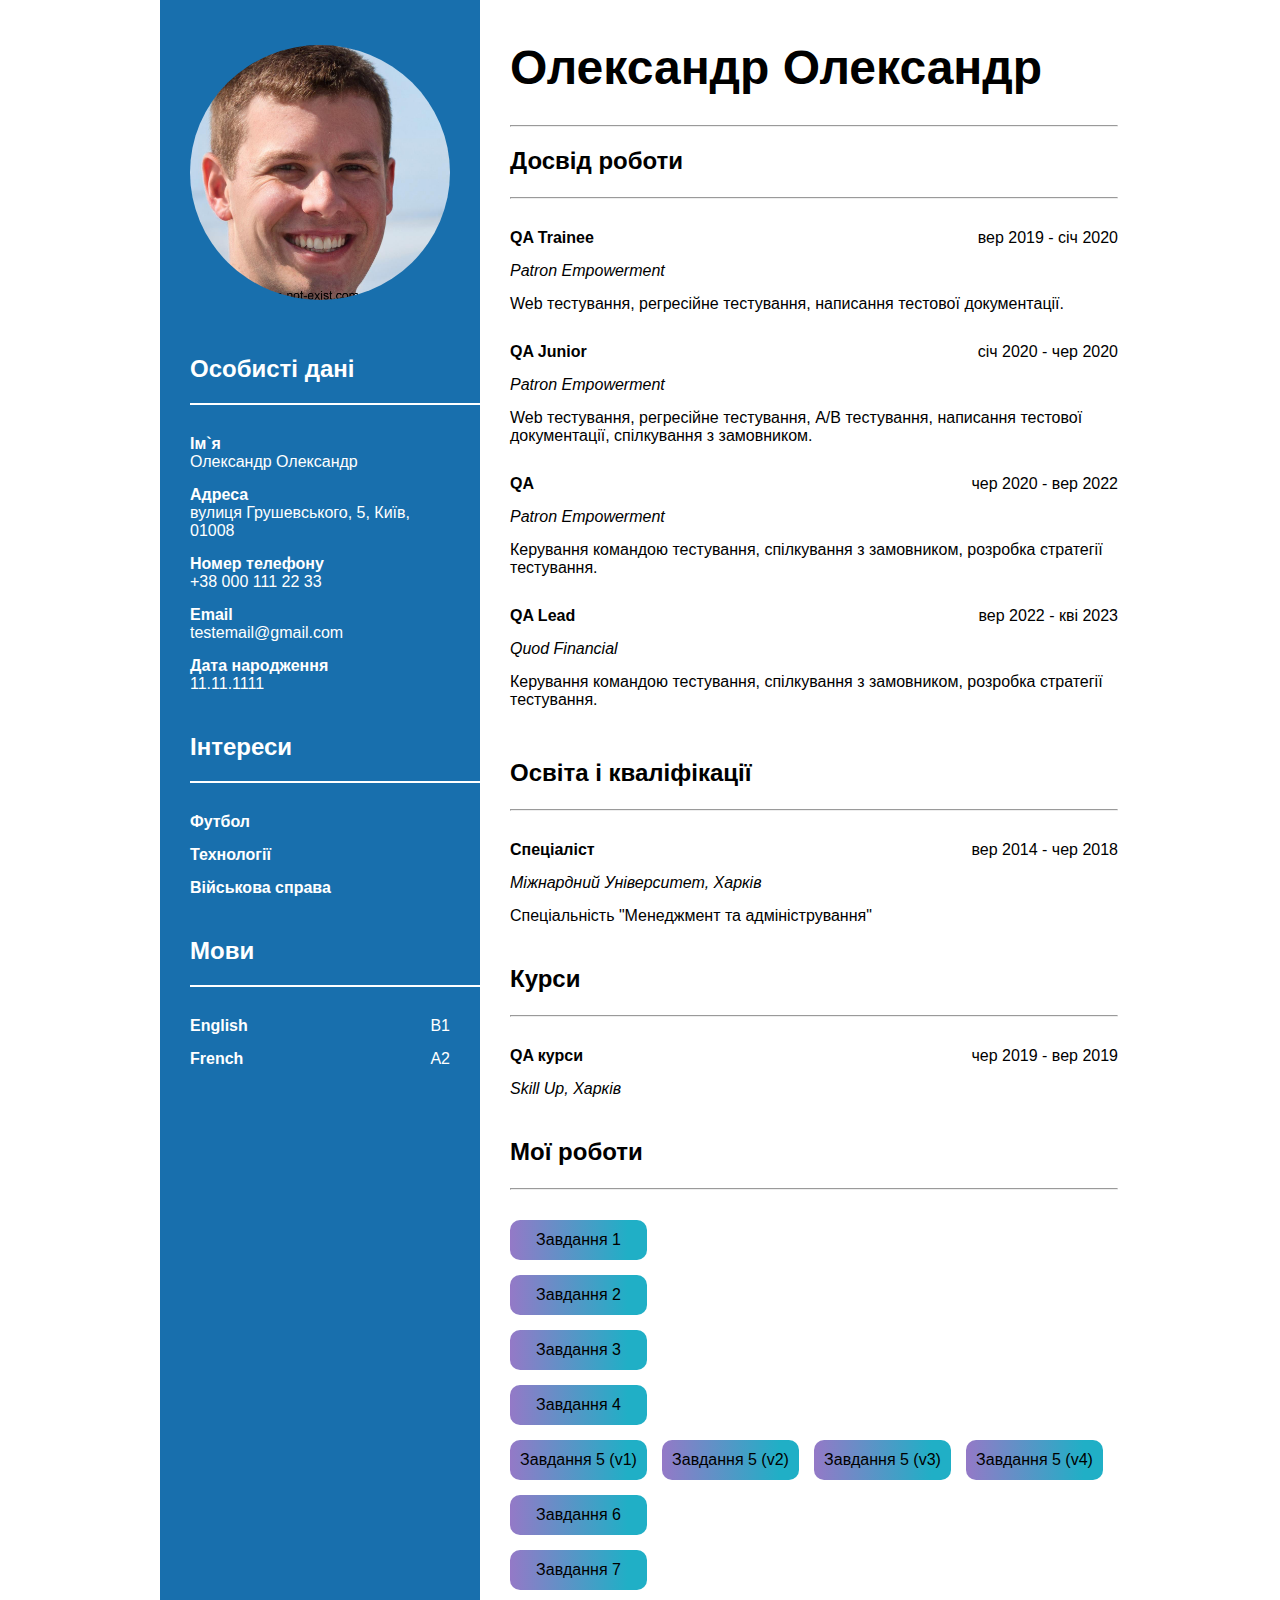
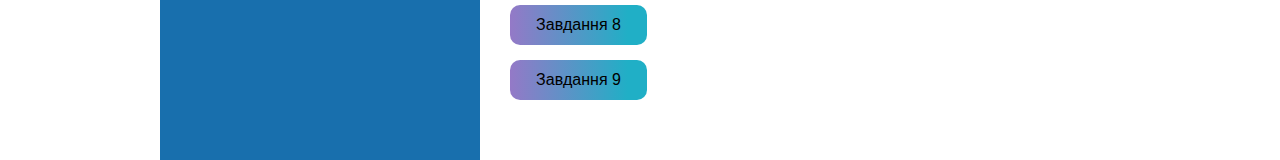
==== commit c6e0f2ae: "Update index.html" ====
--- a/index.html
+++ b/index.html
@@ -187,6 +187,9 @@
 							<li class="d-flex">
 								<a href="task8/index.html" class="btn">Завдання 8</a>
 							</li>
+							<li class="d-flex">
+								<a href="task9/index.html" class="btn">Завдання 9</a>
+							</li>
 						</ul>
 					</div>
 				</div>
@@ -195,4 +198,4 @@
 
 </body>
 
-</html>+</html>
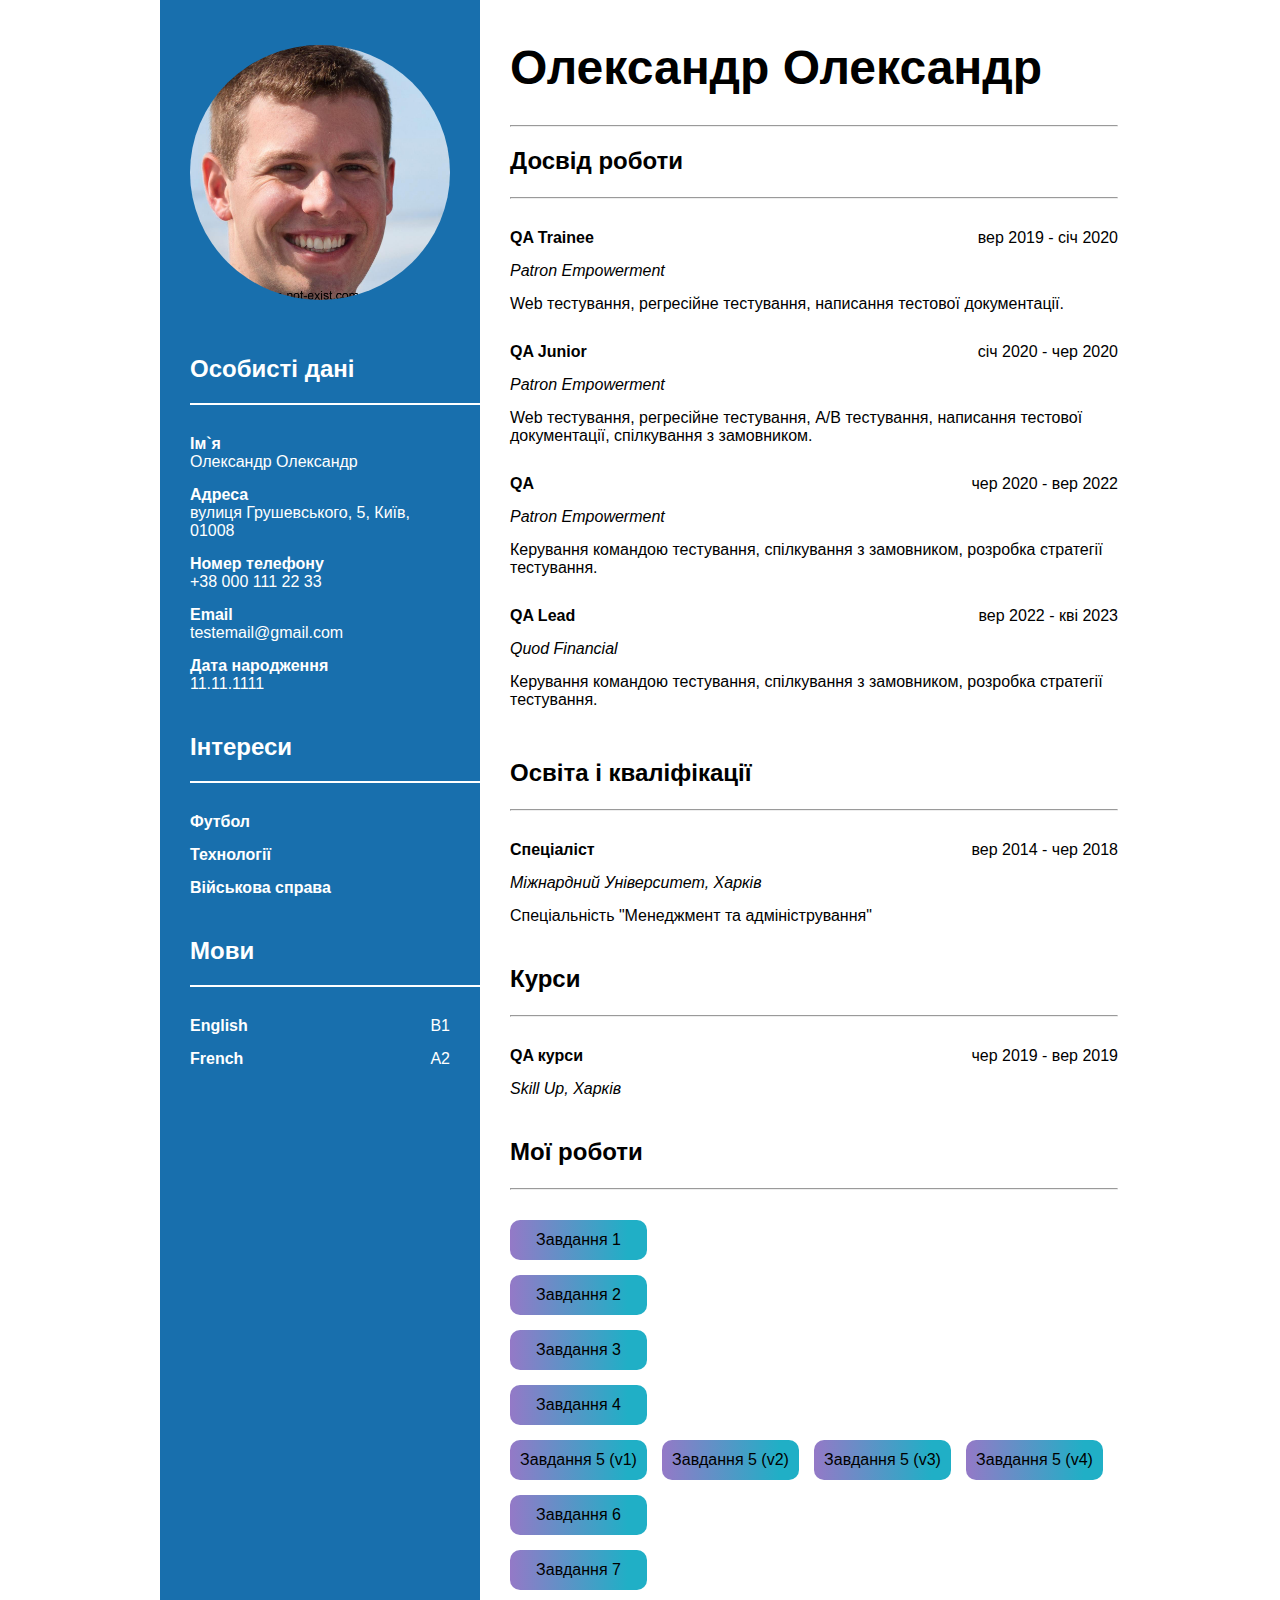
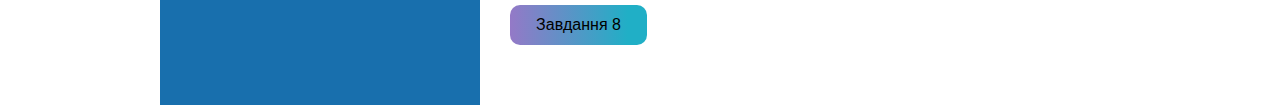
==== commit 508e8e26: "Update index.html" ====
--- a/index.html
+++ b/index.html
@@ -187,9 +187,6 @@
 							<li class="d-flex">
 								<a href="task8/index.html" class="btn">Завдання 8</a>
 							</li>
-							<li class="d-flex">
-								<a href="task9/index.html" class="btn">Завдання 9</a>
-							</li>
 						</ul>
 					</div>
 				</div>
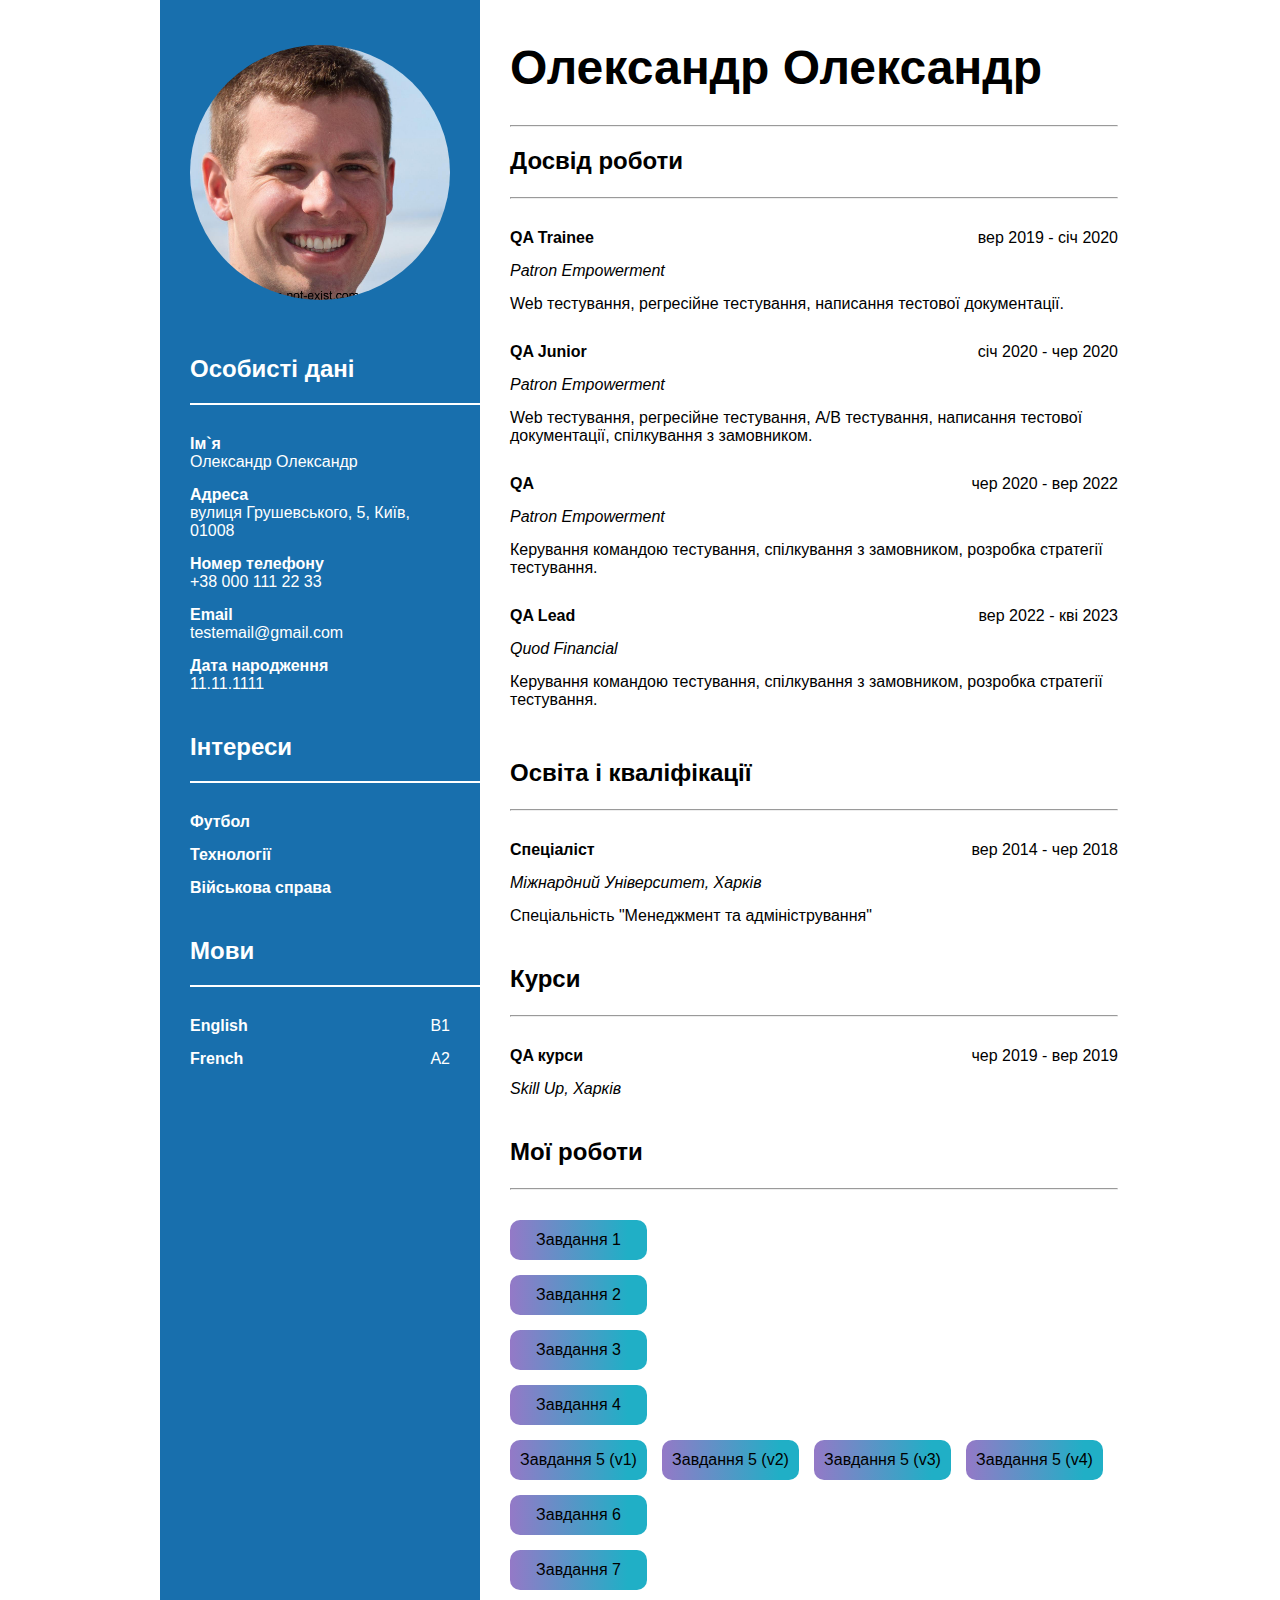
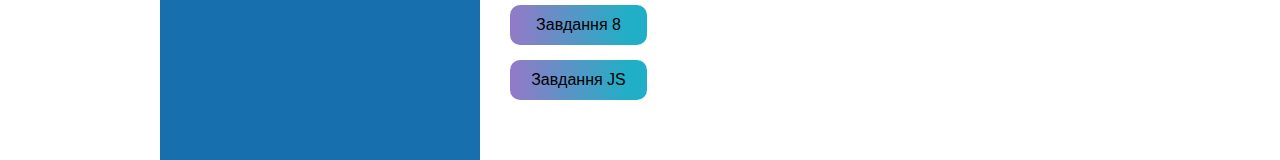
==== commit 67e2bc92: "Update index.html" ====
--- a/index.html
+++ b/index.html
@@ -187,6 +187,9 @@
 							<li class="d-flex">
 								<a href="task8/index.html" class="btn">Завдання 8</a>
 							</li>
+							<li class="d-flex">
+								<a href="js/index.html" class="btn">Завдання JS</a>
+							</li>
 						</ul>
 					</div>
 				</div>
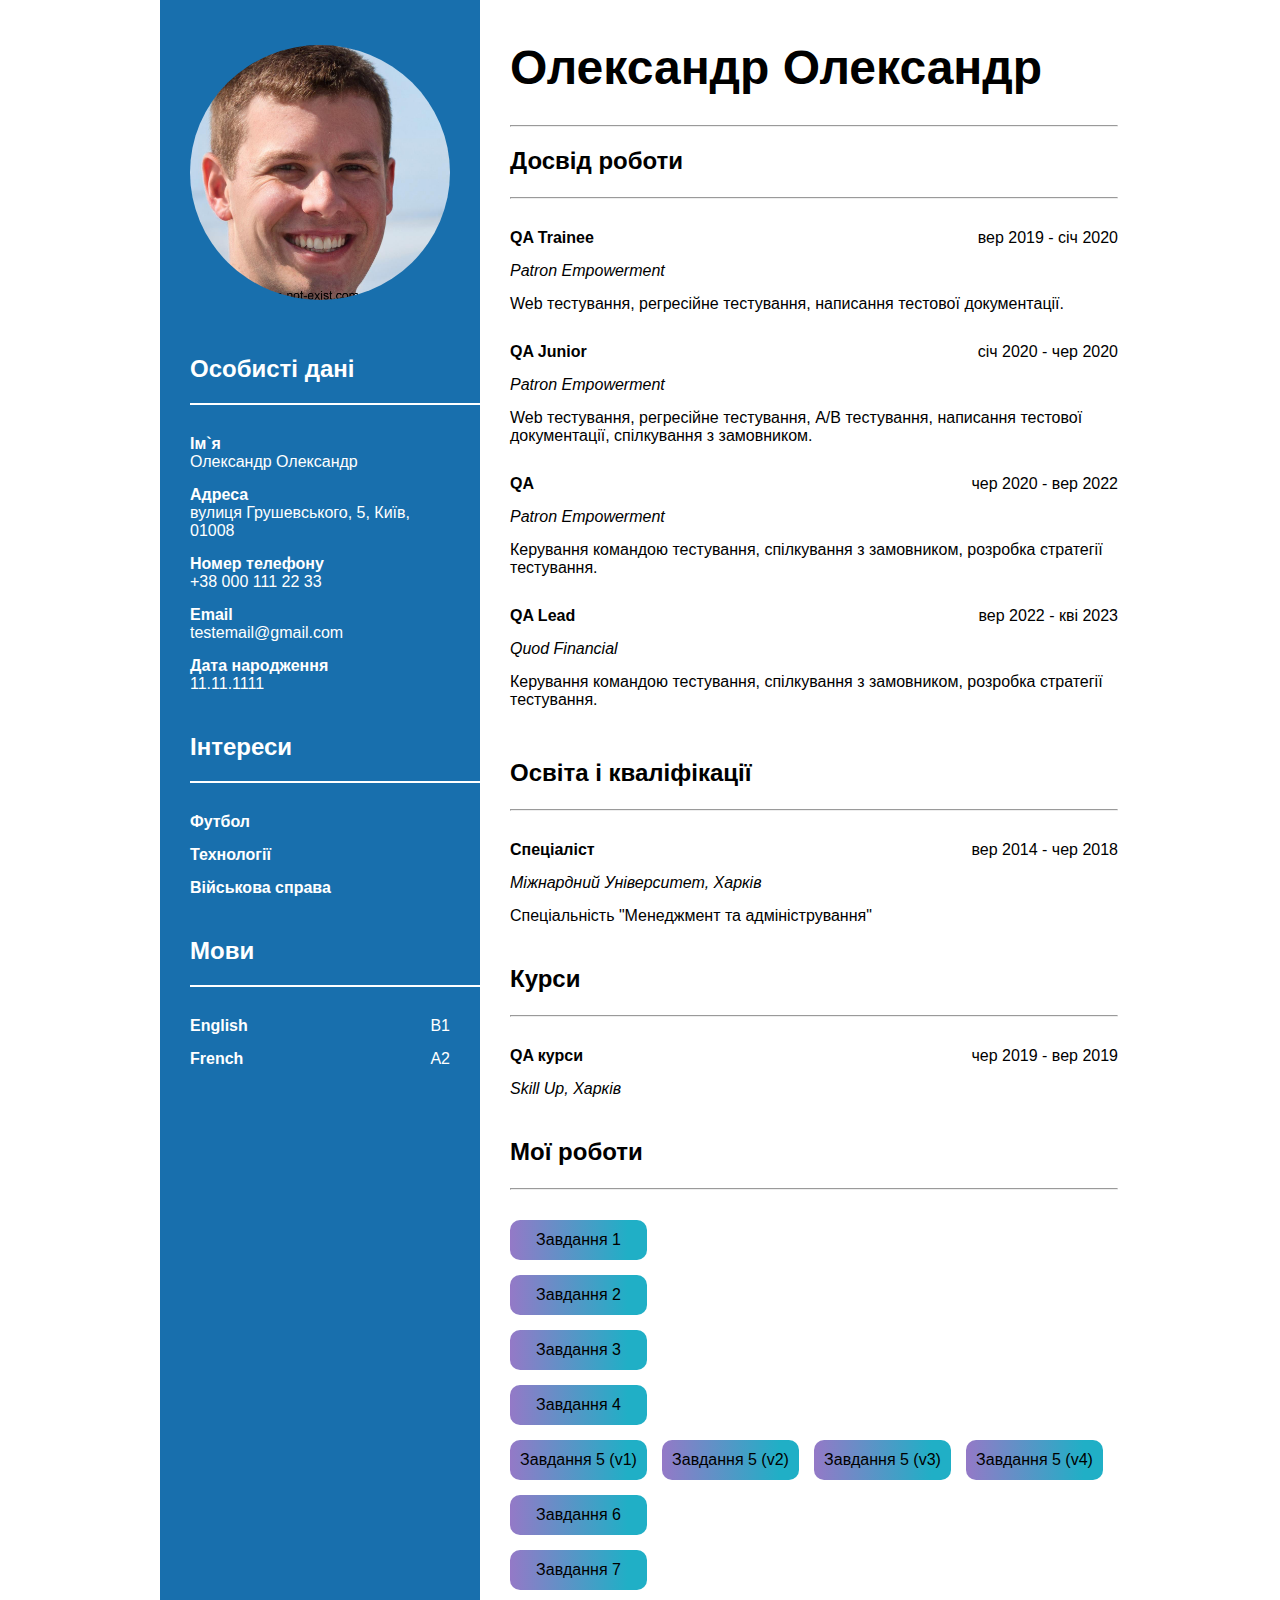
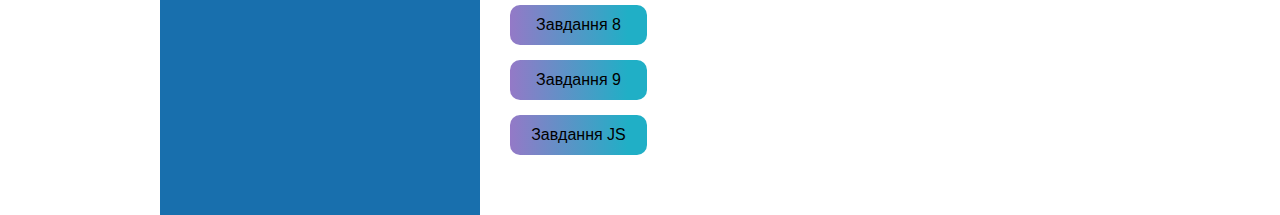
==== commit 793690b5: "Update index.html" ====
--- a/index.html
+++ b/index.html
@@ -188,7 +188,10 @@
 								<a href="task8/index.html" class="btn">Завдання 8</a>
 							</li>
 							<li class="d-flex">
-								<a href="js/index.html" class="btn">Завдання JS</a>
+								<a href="task9/index.html" class="btn">Завдання 9</a>
+							</li>
+							<li class="d-flex">
+								<a href="js_task/heroes.html" class="btn">Завдання JS</a>
 							</li>
 						</ul>
 					</div>
